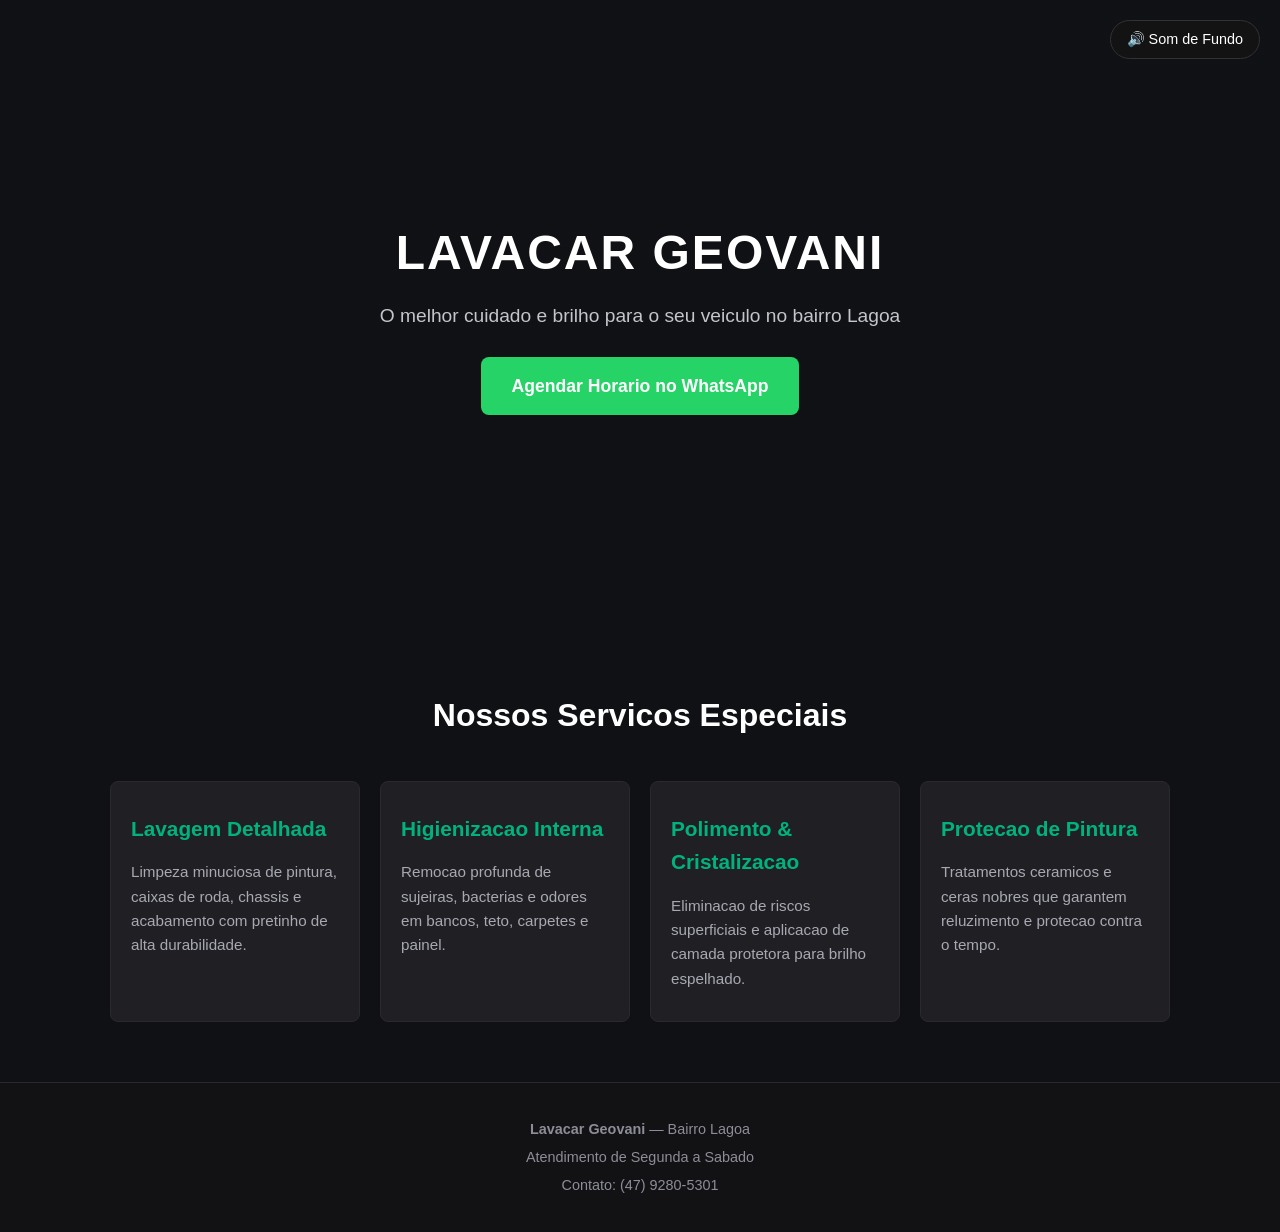
==== Index.html @ b8dafa86 "Add files via upload" ====
<!DOCTYPE html>
<html lang="pt-BR">
<head>
    <meta charset="UTF-8">
    <meta name="viewport" content="width=device-width, initial-scale=1.0">
    <title>Lavacar Geovani | Estetica Automotiva na Lagoa</title>
    <link rel="stylesheet" href="style.css">
</head>
<body>

    <!-- Botao de Controle de Som -->
    <button id="btn-audio" class="btn-audio">
        <span id="audio-icon">🔊</span> Som de Fundo
    </button>

    <!-- Audio de Fundo -->
    <audio id="musica-fundo" loop preload="auto">
        <source src="sua-musica.mp3" type="audio/mpeg">
        Seu navegador nao suporta o elemento de audio.
    </audio>

    <!-- Cabecalho / Hero Section -->
    <header class="hero">
        <div class="overlay"></div>
        <div class="hero-content">
            <h1>Lavacar Geovani</h1>
            <p>O melhor cuidado e brilho para o seu veiculo no bairro Lagoa</p>
            <a href="https://wa.me/554792805301" class="btn-principal" target="_blank">Agendar Horario no WhatsApp</a>
        </div>
    </header>

    <!-- Secao de Servicos -->
    <section class="container">
        <h2>Nossos Servicos Especiais</h2>
        <div class="cards-grid">
            
            <div class="card">
                <h3>Lavagem Detalhada</h3>
                <p>Limpeza minuciosa de pintura, caixas de roda, chassis e acabamento com pretinho de alta durabilidade.</p>
            </div>

            <div class="card">
                <h3>Higienizacao Interna</h3>
                <p>Remocao profunda de sujeiras, bacterias e odores em bancos, teto, carpetes e painel.</p>
            </div>

            <div class="card">
                <h3>Polimento & Cristalizacao</h3>
                <p>Eliminacao de riscos superficiais e aplicacao de camada protetora para brilho espelhado.</p>
            </div>

            <div class="card">
                <h3>Protecao de Pintura</h3>
                <p>Tratamentos ceramicos e ceras nobres que garantem reluzimento e protecao contra o tempo.</p>
            </div>

        </div>
    </section>

    <!-- Rodape / Localizacao -->
    <footer>
        <p><strong>Lavacar Geovani</strong> — Bairro Lagoa</p>
        <p>Atendimento de Segunda a Sabado</p>
        <p>Contato: (47) 9280-5301</p>
    </footer>

    <script src="script.js"></script>
</body>
</html>
---- style.css ----
/* Reset Basico */
* {
    margin: 0;
    padding: 0;
    box-sizing: border-box;
    font-family: 'Segoe UI', Tahoma, Geneva, Verdana, sans-serif;
}

body {
    background-color: #0f1115;
    color: #e1e1e6;
    line-height: 1.6;
}

/* Botao Flutuante de Audio */
.btn-audio {
    position: fixed;
    top: 20px;
    right: 20px;
    z-index: 1000;
    background-color: rgba(20, 20, 20, 0.85);
    color: #fff;
    border: 1px solid #323238;
    padding: 10px 16px;
    border-radius: 30px;
    cursor: pointer;
    font-size: 0.9rem;
    backdrop-filter: blur(5px);
    transition: all 0.3s ease;
}

.btn-audio:hover {
    background-color: #00875f;
    border-color: #00875f;
}

/* Hero Section */
.hero {
    position: relative;
    background: #121214 url('https://images.unsplash.com/photo-1520340356584-f9917d1eea6f?q=80&w=1200') center/cover no-repeat;
    height: 70vh;
    display: flex;
    align-items: center;
    justify-content: center;
    text-align: center;
    padding: 0 20px;
}

.overlay {
    position: absolute;
    top: 0;
    left: 0;
    width: 100%;
    height: 100%;
    background: linear-gradient(180deg, rgba(15,17,21,0.6) 0%, rgba(15,17,21,1) 100%);
}

.hero-content {
    position: relative;
    z-index: 1;
    max-width: 700px;
}

.hero-content h1 {
    font-size: 3rem;
    color: #ffffff;
    margin-bottom: 10px;
    text-transform: uppercase;
    letter-spacing: 2px;
}

.hero-content p {
    font-size: 1.2rem;
    color: #c4c4cc;
    margin-bottom: 25px;
}

/* Botoes */
.btn-principal {
    display: inline-block;
    background-color: #25d366;
    color: #ffffff;
    padding: 15px 30px;
    text-decoration: none;
    font-weight: bold;
    border-radius: 8px;
    font-size: 1.1rem;
    transition: background-color 0.3s ease, transform 0.2s ease;
}

.btn-principal:hover {
    background-color: #1eb954;
    transform: translateY(-2px);
}

/* Secao de Servicos */
.container {
    max-width: 1100px;
    margin: 60px auto;
    padding: 0 20px;
    text-align: center;
}

.container h2 {
    font-size: 2rem;
    margin-bottom: 40px;
    color: #ffffff;
}

.cards-grid {
    display: grid;
    grid-template-columns: repeat(auto-fit, minmax(240px, 1fr));
    gap: 20px;
}

.card {
    background-color: #202024;
    padding: 30px 20px;
    border-radius: 8px;
    border: 1px solid #29292e;
    text-align: left;
    transition: transform 0.3s ease, border-color 0.3s ease;
}

.card:hover {
    transform: translateY(-5px);
    border-color: #00875f;
}

.card h3 {
    color: #00b37e;
    margin-bottom: 15px;
    font-size: 1.3rem;
}

.card p {
    color: #a8a8b3;
    font-size: 0.95rem;
}

/* Rodape */
footer {
    background-color: #121214;
    text-align: center;
    padding: 30px 20px;
    border-top: 1px solid #29292e;
    color: #8d8d99;
    font-size: 0.9rem;
}

footer p {
    margin: 5px 0;
}
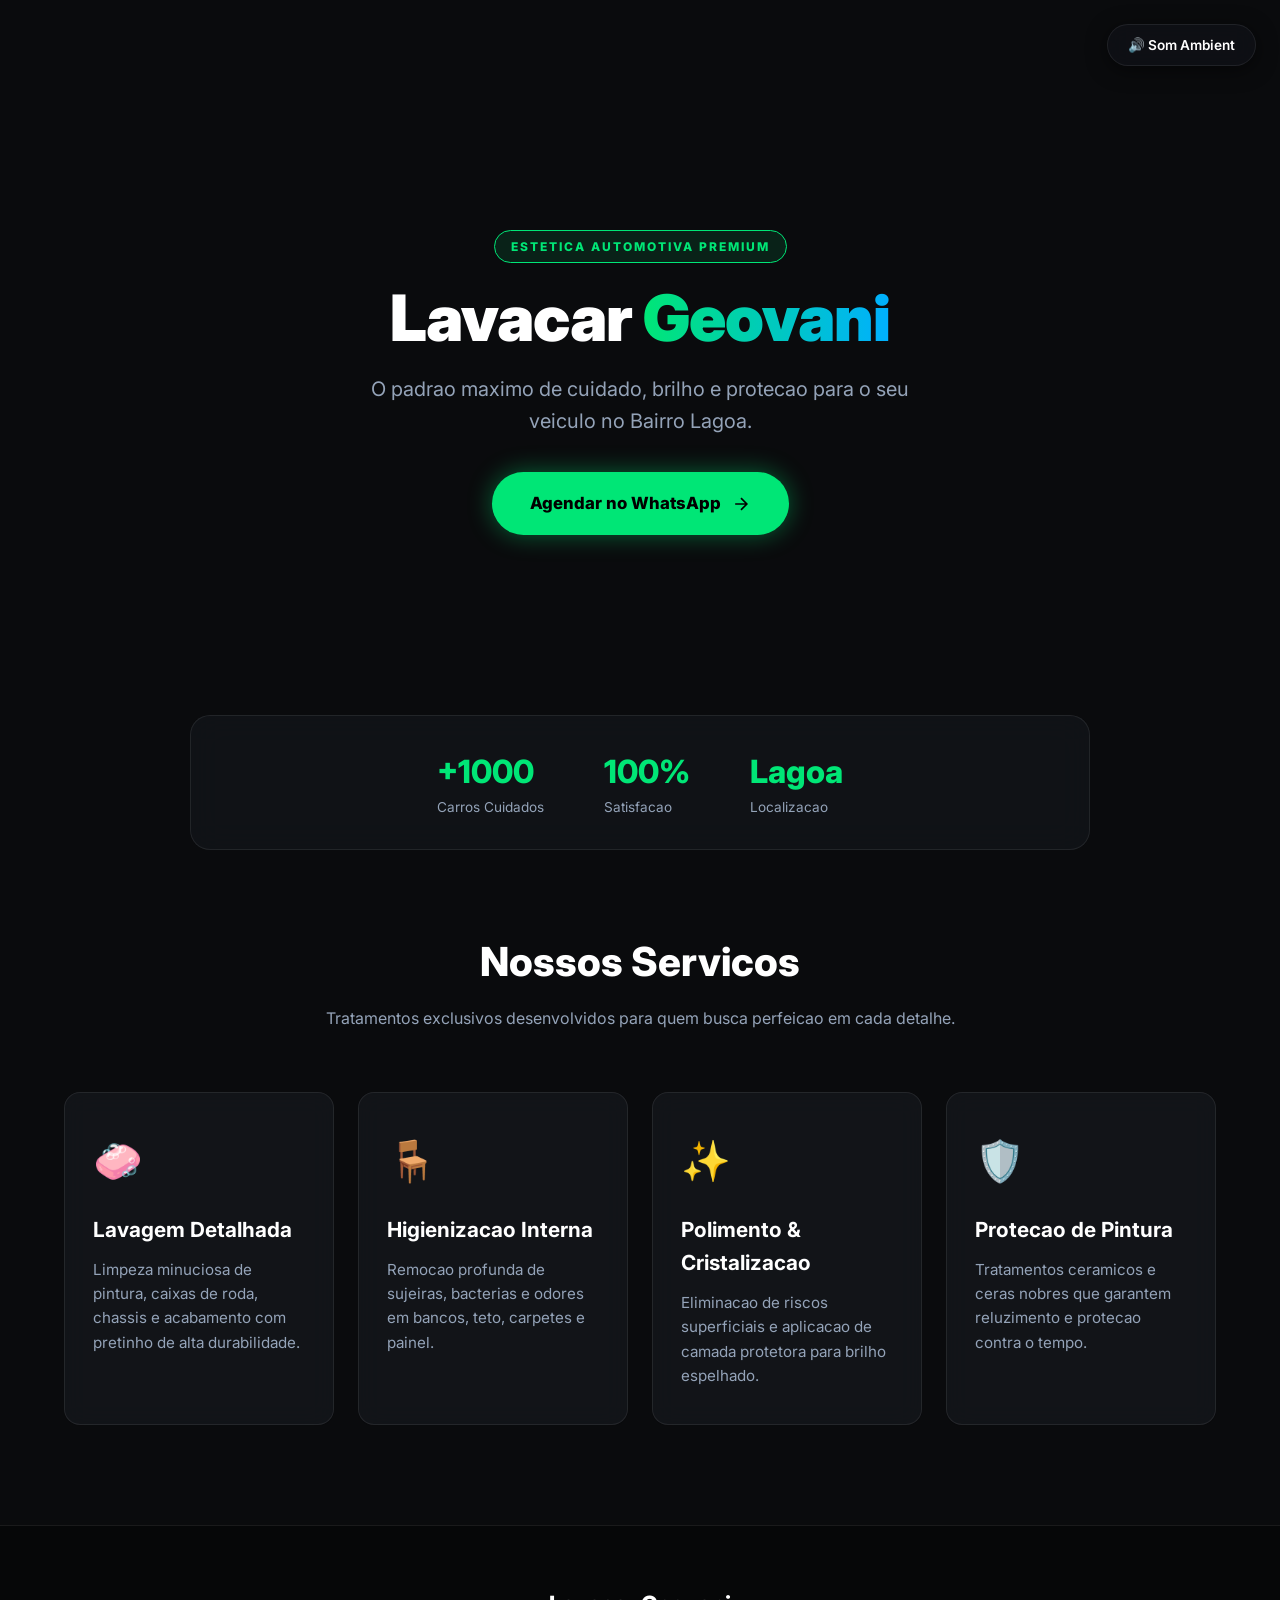
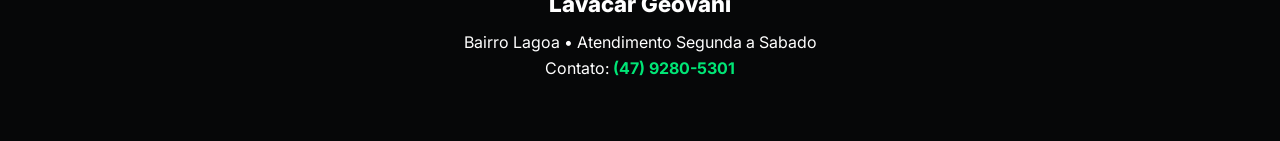
==== commit 9797b336: "Add files via upload" ====
--- a/Index.html
+++ b/Index.html
@@ -1,68 +1,107 @@
-
 <!DOCTYPE html>
 <html lang="pt-BR">
 <head>
     <meta charset="UTF-8">
     <meta name="viewport" content="width=device-width, initial-scale=1.0">
-    <title>Lavacar Geovani | Estetica Automotiva na Lagoa</title>
+    <title>Lavacar Geovani | Estetico Auto Premium</title>
+    <!-- Fonte Inter para tipografia moderna -->
+    <link rel="preconnect" href="https://fonts.googleapis.com">
+    <link rel="preconnect" href="https://fonts.gstatic.com" crossorigin>
+    <link href="https://fonts.googleapis.com/css2?family=Inter:wght@300;400;600;800;900&display=swap" rel="stylesheet">
     <link rel="stylesheet" href="style.css">
 </head>
 <body>
 
-    <!-- Botao de Controle de Som -->
+    <!-- Botao Flutuante de Audio com Pulso Neon -->
     <button id="btn-audio" class="btn-audio">
-        <span id="audio-icon">🔊</span> Som de Fundo
+        <span id="audio-icon">🔊</span> Som Ambient
     </button>
 
-    <!-- Audio de Fundo -->
+    <!-- Elemento de Audio de Fundo -->
     <audio id="musica-fundo" loop preload="auto">
-        <source src="sua-musica.mp3" type="audio/mpeg">
+        <source src="o_trato_fino.mp3" type="audio/mpeg">
         Seu navegador nao suporta o elemento de audio.
     </audio>
 
-    <!-- Cabecalho / Hero Section -->
+    <!-- Hero Section com Efeito Parallax e Degradê Cinematografico -->
     <header class="hero">
-        <div class="overlay"></div>
-        <div class="hero-content">
-            <h1>Lavacar Geovani</h1>
-            <p>O melhor cuidado e brilho para o seu veiculo no bairro Lagoa</p>
-            <a href="https://wa.me/554792805301" class="btn-principal" target="_blank">Agendar Horario no WhatsApp</a>
+        <div class="hero-bg"></div>
+        <div class="hero-overlay"></div>
+        <div class="hero-content reveal">
+            <span class="badge">ESTETICA AUTOMOTIVA PREMIUM</span>
+            <h1>Lavacar <span>Geovani</span></h1>
+            <p>O padrao maximo de cuidado, brilho e protecao para o seu veiculo no Bairro Lagoa.</p>
+            
+            <a href="https://wa.me/554792805301" class="btn-primary" target="_blank">
+                <span>Agendar no WhatsApp</span>
+                <svg width="20" height="20" viewBox="0 0 24 24" fill="none" stroke="currentColor" stroke-width="2"><path d="M5 12h14M12 5l7 7-7 7"/></svg>
+            </a>
         </div>
     </header>
 
-    <!-- Secao de Servicos -->
+    <!-- Secao de Metricas Rapidas -->
+    <section class="stats reveal">
+        <div class="stat-item">
+            <h3>+1000</h3>
+            <p>Carros Cuidados</p>
+        </div>
+        <div class="stat-item">
+            <h3>100%</h3>
+            <p>Satisfacao</p>
+        </div>
+        <div class="stat-item">
+            <h3>Lagoa</h3>
+            <p>Localizacao</p>
+        </div>
+    </section>
+
+    <!-- Secao de Servicos com Cards Especiais -->
     <section class="container">
-        <h2>Nossos Servicos Especiais</h2>
+        <div class="section-header reveal">
+            <h2>Nossos Servicos</h2>
+            <p>Tratamentos exclusivos desenvolvidos para quem busca perfeicao em cada detalhe.</p>
+        </div>
+
         <div class="cards-grid">
             
-            <div class="card">
+            <div class="card reveal">
+                <div class="card-icon">🧼</div>
                 <h3>Lavagem Detalhada</h3>
                 <p>Limpeza minuciosa de pintura, caixas de roda, chassis e acabamento com pretinho de alta durabilidade.</p>
+                <div class="card-glow"></div>
             </div>
 
-            <div class="card">
+            <div class="card reveal">
+                <div class="card-icon">🪑</div>
                 <h3>Higienizacao Interna</h3>
                 <p>Remocao profunda de sujeiras, bacterias e odores em bancos, teto, carpetes e painel.</p>
+                <div class="card-glow"></div>
             </div>
 
-            <div class="card">
+            <div class="card reveal">
+                <div class="card-icon">✨</div>
                 <h3>Polimento & Cristalizacao</h3>
                 <p>Eliminacao de riscos superficiais e aplicacao de camada protetora para brilho espelhado.</p>
+                <div class="card-glow"></div>
             </div>
 
-            <div class="card">
+            <div class="card reveal">
+                <div class="card-icon">🛡️</div>
                 <h3>Protecao de Pintura</h3>
                 <p>Tratamentos ceramicos e ceras nobres que garantem reluzimento e protecao contra o tempo.</p>
+                <div class="card-glow"></div>
             </div>
 
         </div>
     </section>
 
-    <!-- Rodape / Localizacao -->
+    <!-- Rodape Elegante -->
     <footer>
-        <p><strong>Lavacar Geovani</strong> — Bairro Lagoa</p>
-        <p>Atendimento de Segunda a Sabado</p>
-        <p>Contato: (47) 9280-5301</p>
+        <div class="footer-content">
+            <p class="footer-brand">Lavacar Geovani</p>
+            <p>Bairro Lagoa • Atendimento Segunda a Sabado</p>
+            <p class="footer-contact">Contato: <strong>(47) 9280-5301</strong></p>
+        </div>
     </footer>
 
     <script src="script.js"></script>
--- a/style.css
+++ b/style.css
@@ -1,153 +1,274 @@
-/* Reset Basico */
+:root {
+    --bg-main: #0a0b0d;
+    --bg-card: rgba(22, 25, 31, 0.7);
+    --primary: #00e676;
+    --primary-glow: rgba(0, 230, 118, 0.4);
+    --text-white: #ffffff;
+    --text-muted: #94a3b8;
+    --border-color: rgba(255, 255, 255, 0.08);
+}
+
 * {
     margin: 0;
     padding: 0;
     box-sizing: border-box;
-    font-family: 'Segoe UI', Tahoma, Geneva, Verdana, sans-serif;
+    font-family: 'Inter', sans-serif;
+    scroll-behavior: smooth;
 }
 
 body {
-    background-color: #0f1115;
-    color: #e1e1e6;
+    background-color: var(--bg-main);
+    color: var(--text-white);
+    overflow-x: hidden;
     line-height: 1.6;
 }
 
-/* Botao Flutuante de Audio */
+/* Botao Flutuante de Audio com Animacao */
 .btn-audio {
     position: fixed;
-    top: 20px;
-    right: 20px;
+    top: 24px;
+    right: 24px;
     z-index: 1000;
-    background-color: rgba(20, 20, 20, 0.85);
-    color: #fff;
-    border: 1px solid #323238;
-    padding: 10px 16px;
-    border-radius: 30px;
+    background: rgba(15, 17, 23, 0.8);
+    color: var(--text-white);
+    border: 1px solid var(--border-color);
+    padding: 12px 20px;
+    border-radius: 50px;
     cursor: pointer;
-    font-size: 0.9rem;
-    backdrop-filter: blur(5px);
-    transition: all 0.3s ease;
+    font-size: 0.85rem;
+    font-weight: 600;
+    backdrop-filter: blur(12px);
+    transition: all 0.4s ease;
+    box-shadow: 0 4px 20px rgba(0,0,0,0.5);
 }
 
 .btn-audio:hover {
-    background-color: #00875f;
-    border-color: #00875f;
-}
-
-/* Hero Section */
+    border-color: var(--primary);
+    box-shadow: 0 0 15px var(--primary-glow);
+    transform: translateY(-2px);
+}
+
+/* Hero Section com Imagem Animada */
 .hero {
     position: relative;
-    background: #121214 url('https://images.unsplash.com/photo-1520340356584-f9917d1eea6f?q=80&w=1200') center/cover no-repeat;
-    height: 70vh;
+    min-height: 85vh;
     display: flex;
     align-items: center;
     justify-content: center;
     text-align: center;
     padding: 0 20px;
-}
-
-.overlay {
+    overflow: hidden;
+}
+
+.hero-bg {
     position: absolute;
     top: 0;
     left: 0;
     width: 100%;
     height: 100%;
-    background: linear-gradient(180deg, rgba(15,17,21,0.6) 0%, rgba(15,17,21,1) 100%);
+    background: url('https://images.unsplash.com/photo-1520340356584-f9917d1eea6f?q=80&w=1600') center/cover no-repeat;
+    transform: scale(1.05);
+    animation: zoomHero 20s infinite alternate linear;
+}
+
+@keyframes zoomHero {
+    from { transform: scale(1); }
+    to { transform: scale(1.1); }
+}
+
+.hero-overlay {
+    position: absolute;
+    top: 0;
+    left: 0;
+    width: 100%;
+    height: 100%;
+    background: radial-gradient(circle, rgba(10,11,13,0.4) 0%, rgba(10,11,13,0.95) 100%);
 }
 
 .hero-content {
     position: relative;
-    z-index: 1;
-    max-width: 700px;
+    z-index: 2;
+    max-width: 800px;
+}
+
+.badge {
+    background: rgba(0, 230, 118, 0.1);
+    color: var(--primary);
+    border: 1px solid var(--primary);
+    padding: 6px 16px;
+    border-radius: 20px;
+    font-size: 0.75rem;
+    font-weight: 800;
+    letter-spacing: 2px;
+    display: inline-block;
+    margin-bottom: 20px;
 }
 
 .hero-content h1 {
-    font-size: 3rem;
-    color: #ffffff;
-    margin-bottom: 10px;
-    text-transform: uppercase;
-    letter-spacing: 2px;
+    font-size: 4rem;
+    font-weight: 900;
+    letter-spacing: -1px;
+    line-height: 1.1;
+    margin-bottom: 20px;
+}
+
+.hero-content h1 span {
+    color: var(--primary);
+    background: linear-gradient(90deg, #00e676, #00b0ff);
+    -webkit-background-clip: text;
+    -webkit-text-fill-color: transparent;
 }
 
 .hero-content p {
-    font-size: 1.2rem;
-    color: #c4c4cc;
-    margin-bottom: 25px;
-}
-
-/* Botoes */
-.btn-principal {
-    display: inline-block;
-    background-color: #25d366;
-    color: #ffffff;
-    padding: 15px 30px;
+    font-size: 1.25rem;
+    color: var(--text-muted);
+    margin-bottom: 35px;
+    max-width: 600px;
+    margin-left: auto;
+    margin-right: auto;
+}
+
+/* Botao Primario com Brilho Neon */
+.btn-primary {
+    display: inline-flex;
+    align-items: center;
+    gap: 10px;
+    background: var(--primary);
+    color: #000;
+    padding: 18px 38px;
     text-decoration: none;
-    font-weight: bold;
-    border-radius: 8px;
-    font-size: 1.1rem;
-    transition: background-color 0.3s ease, transform 0.2s ease;
-}
-
-.btn-principal:hover {
-    background-color: #1eb954;
-    transform: translateY(-2px);
+    font-weight: 800;
+    border-radius: 50px;
+    font-size: 1.05rem;
+    transition: all 0.3s cubic-bezier(0.175, 0.885, 0.32, 1.275);
+    box-shadow: 0 0 25px var(--primary-glow);
+}
+
+.btn-primary:hover {
+    transform: translateY(-4px) scale(1.02);
+    box-shadow: 0 0 40px var(--primary);
+}
+
+/* Metricas */
+.stats {
+    display: flex;
+    justify-content: center;
+    gap: 60px;
+    max-width: 900px;
+    margin: -50px auto 80px;
+    position: relative;
+    z-index: 5;
+    background: rgba(18, 20, 26, 0.8);
+    backdrop-filter: blur(16px);
+    border: 1px solid var(--border-color);
+    padding: 30px;
+    border-radius: 20px;
+}
+
+.stat-item h3 {
+    font-size: 2rem;
+    color: var(--primary);
+    font-weight: 800;
+}
+
+.stat-item p {
+    color: var(--text-muted);
+    font-size: 0.85rem;
 }
 
 /* Secao de Servicos */
 .container {
-    max-width: 1100px;
-    margin: 60px auto;
-    padding: 0 20px;
+    max-width: 1200px;
+    margin: 0 auto 100px;
+    padding: 0 24px;
+}
+
+.section-header {
     text-align: center;
-}
-
-.container h2 {
-    font-size: 2rem;
-    margin-bottom: 40px;
-    color: #ffffff;
+    margin-bottom: 60px;
+}
+
+.section-header h2 {
+    font-size: 2.5rem;
+    font-weight: 800;
+    margin-bottom: 12px;
+}
+
+.section-header p {
+    color: var(--text-muted);
 }
 
 .cards-grid {
     display: grid;
-    grid-template-columns: repeat(auto-fit, minmax(240px, 1fr));
-    gap: 20px;
+    grid-template-columns: repeat(auto-fit, minmax(260px, 1fr));
+    gap: 24px;
 }
 
 .card {
-    background-color: #202024;
-    padding: 30px 20px;
-    border-radius: 8px;
-    border: 1px solid #29292e;
-    text-align: left;
-    transition: transform 0.3s ease, border-color 0.3s ease;
+    position: relative;
+    background: var(--bg-card);
+    backdrop-filter: blur(12px);
+    border: 1px solid var(--border-color);
+    padding: 36px 28px;
+    border-radius: 16px;
+    overflow: hidden;
+    transition: all 0.4s ease;
 }
 
 .card:hover {
-    transform: translateY(-5px);
-    border-color: #00875f;
+    transform: translateY(-8px);
+    border-color: var(--primary);
+    box-shadow: 0 10px 30px rgba(0, 0, 0, 0.5);
+}
+
+.card-icon {
+    font-size: 2.5rem;
+    margin-bottom: 20px;
 }
 
 .card h3 {
-    color: #00b37e;
-    margin-bottom: 15px;
     font-size: 1.3rem;
+    margin-bottom: 12px;
+    font-weight: 700;
 }
 
 .card p {
-    color: #a8a8b3;
+    color: var(--text-muted);
     font-size: 0.95rem;
 }
 
 /* Rodape */
 footer {
-    background-color: #121214;
+    border-top: 1px solid var(--border-color);
+    padding: 60px 24px;
     text-align: center;
-    padding: 30px 20px;
-    border-top: 1px solid #29292e;
-    color: #8d8d99;
-    font-size: 0.9rem;
-}
-
-footer p {
-    margin: 5px 0;
-}
+    background: #060708;
+}
+
+.footer-brand {
+    font-size: 1.4rem;
+    font-weight: 800;
+    color: var(--text-white);
+    margin-bottom: 8px;
+}
+
+.footer-contact strong {
+    color: var(--primary);
+}
+
+/* Class para Animacao de Scroll (JS) */
+.reveal {
+    opacity: 0;
+    transform: translateY(40px);
+    transition: all 0.8s cubic-bezier(0.5, 0, 0, 1);
+}
+
+.reveal.active {
+    opacity: 1;
+    transform: translateY(0);
+}
+
+@media (max-width: 768px) {
+    .hero-content h1 { font-size: 2.8rem; }
+    .stats { flex-direction: column; gap: 20px; text-align: center; margin-top: 20px; }
+}
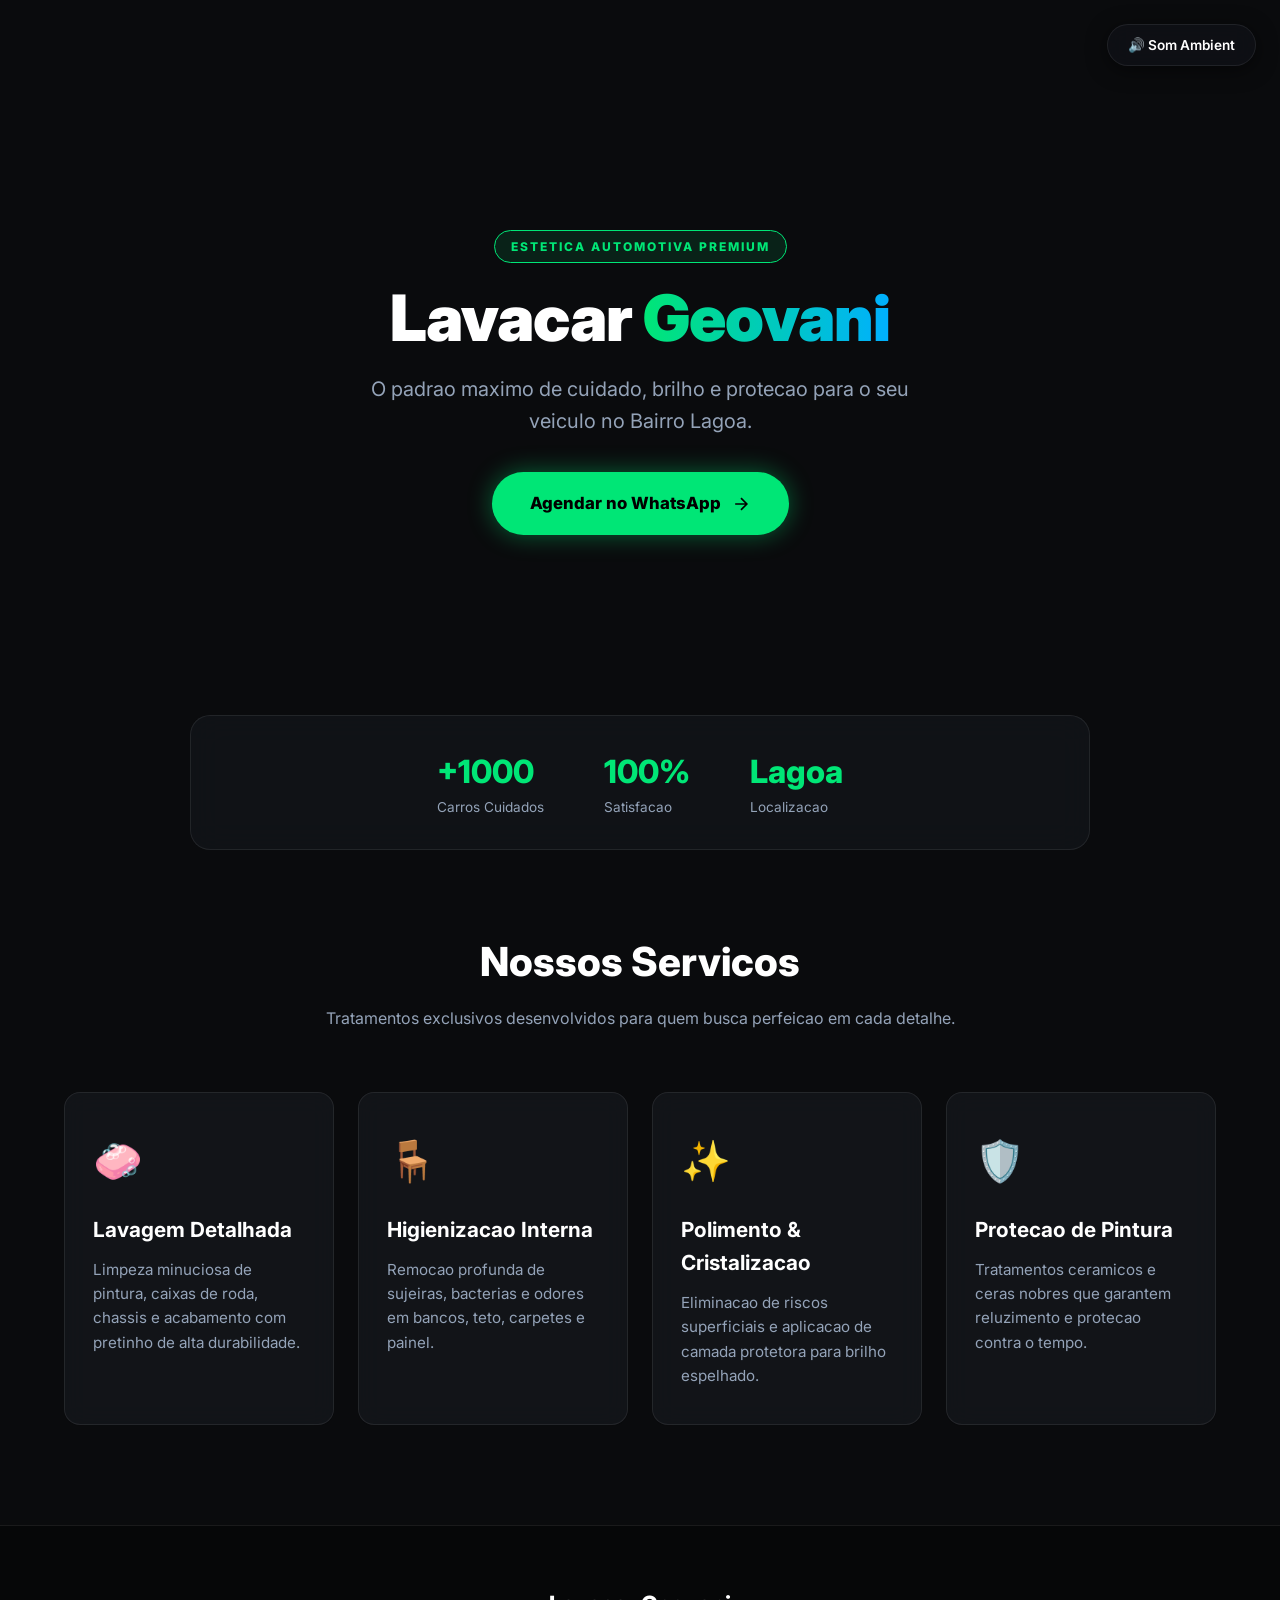
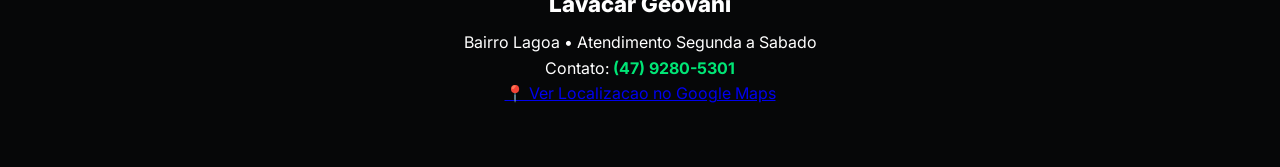
==== commit 34410f6c: "Add files via upload" ====
--- a/Index.html
+++ b/Index.html
@@ -3,7 +3,7 @@
 <head>
     <meta charset="UTF-8">
     <meta name="viewport" content="width=device-width, initial-scale=1.0">
-    <title>Lavacar Geovani | Estetico Auto Premium</title>
+    <title>Lavacar Geovani | Estetica Auto Premium</title>
     <!-- Fonte Inter para tipografia moderna -->
     <link rel="preconnect" href="https://fonts.googleapis.com">
     <link rel="preconnect" href="https://fonts.gstatic.com" crossorigin>
@@ -23,7 +23,7 @@
         Seu navegador nao suporta o elemento de audio.
     </audio>
 
-    <!-- Hero Section com Efeito Parallax e Degradê Cinematografico -->
+    <!-- Hero Section com Efeito Parallax e Degrade Cinematografico -->
     <header class="hero">
         <div class="hero-bg"></div>
         <div class="hero-overlay"></div>
@@ -32,7 +32,8 @@
             <h1>Lavacar <span>Geovani</span></h1>
             <p>O padrao maximo de cuidado, brilho e protecao para o seu veiculo no Bairro Lagoa.</p>
             
-            <a href="https://wa.me/554792805301" class="btn-primary" target="_blank">
+            <!-- Botao com mensagem automatica pronta -->
+            <a href="https://wa.me/554792805301?text=Ola%20Lavacar%20Geovani,%20vim%20pelo%20seu%20site%20e%20estou%20interessado%20em%20deixar%20meu%20carro%20brilhando!" class="btn-primary" target="_blank">
                 <span>Agendar no WhatsApp</span>
                 <svg width="20" height="20" viewBox="0 0 24 24" fill="none" stroke="currentColor" stroke-width="2"><path d="M5 12h14M12 5l7 7-7 7"/></svg>
             </a>
@@ -95,12 +96,17 @@
         </div>
     </section>
 
-    <!-- Rodape Elegante -->
+    <!-- Rodape Elegante com Localizacao -->
     <footer>
-        <div class="footer-content">
+        <div class="footer-content reveal">
             <p class="footer-brand">Lavacar Geovani</p>
             <p>Bairro Lagoa • Atendimento Segunda a Sabado</p>
             <p class="footer-contact">Contato: <strong>(47) 9280-5301</strong></p>
+            
+            <!-- Link Direto para o Google Maps -->
+            <a href="https://share.google/riWVHMWaZiEv2sLLy" class="btn-mapa" target="_blank">
+                📍 Ver Localizacao no Google Maps
+            </a>
         </div>
     </footer>
 
